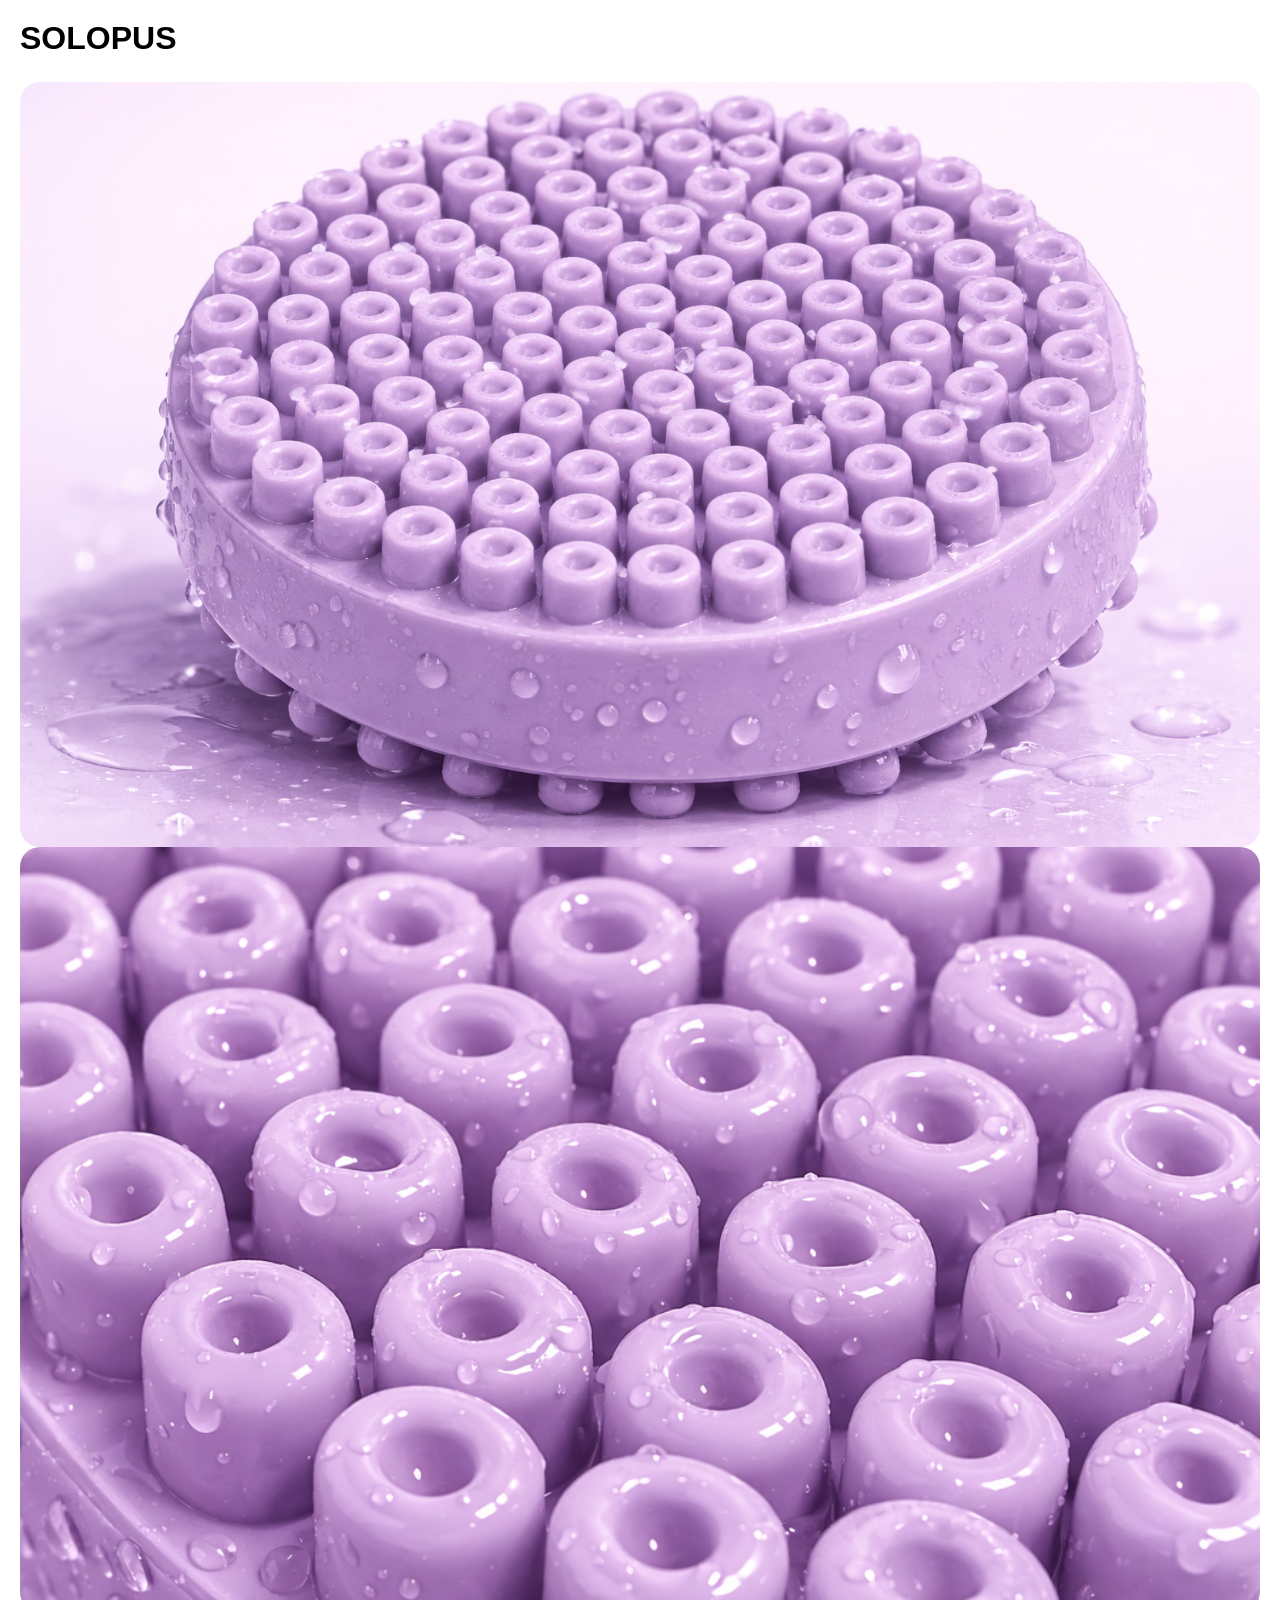
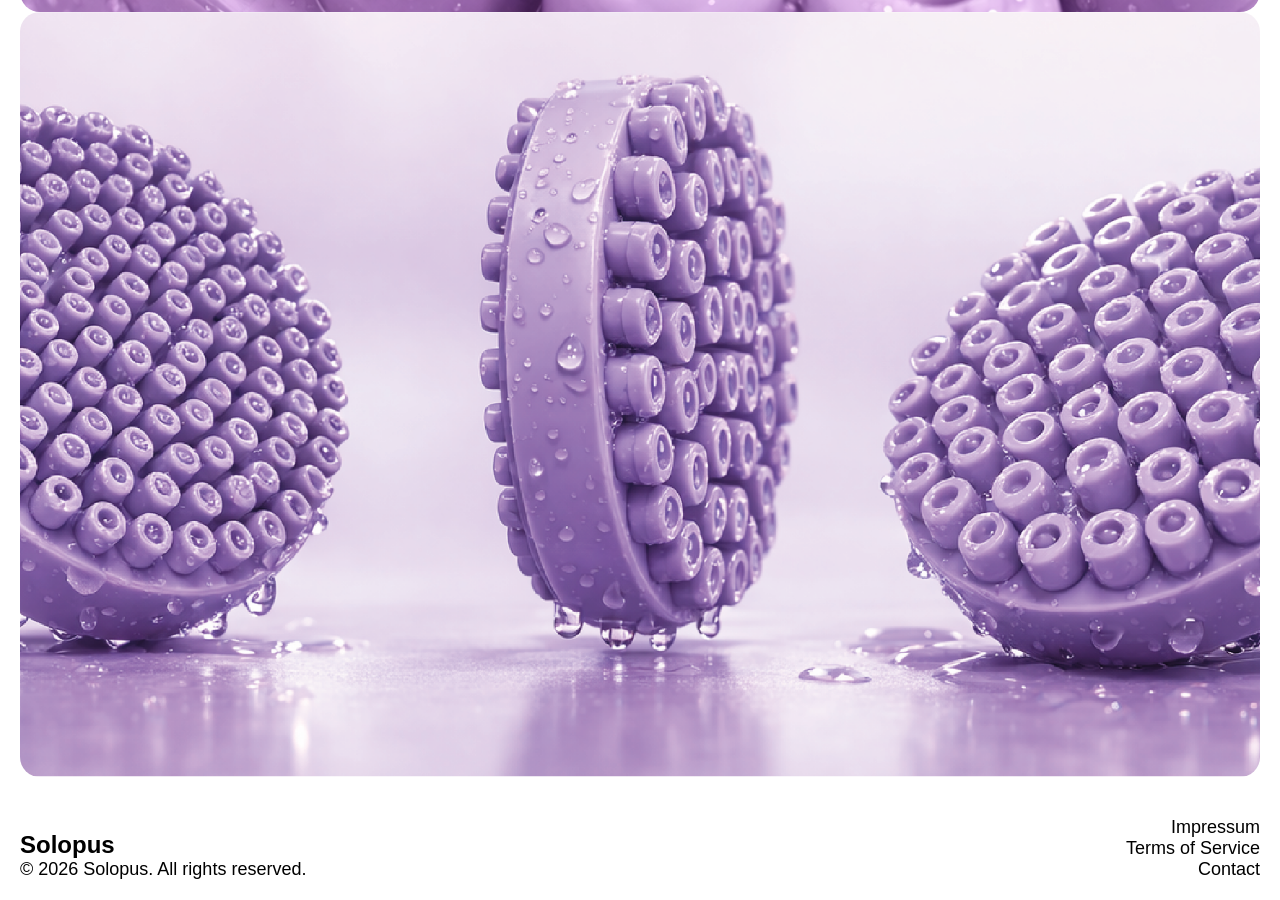
==== index.html @ 649349c4 "Update index.html" ====
<!DOCTYPE html>
<html lang="en">
<head>
    <meta charset="UTF-8">
    <title>SOLOPUS</title>
    <meta name="viewport" content="width=device-width, initial-scale=1.0">
    <link rel="stylesheet" href="style.css">
    <link rel="icon" type="image/svg+xml" href="SolopusIcon2.svg">
    <script src="https://www.paypalobjects.com/ncp/cart/cart.js" data-merchant-id="HB776WQTEPHZU"></script>
</head>


<body id="bdy">
    

        <header>
            <div class="headercontent">
                <div class="headerelement logo">
                    <a class="logotext" href="index.html">SOLOPUS</a>
                    <!--<img src="SOLOPUSLOGO.webp" class="logoimg">-->
                    
                
                </div>
                
                <div class="headernav headerelement">
                    <!--<a href="index.html" class="navelement">Products</a>
                    <a href="index.html" class="navelement">Story</a>
                    <a href="index.html" class="navelement">Retail</a>-->
                    <paypal-cart-button data-id="pp-view-cart"></paypal-cart-button>
                    <script>
                    cartPaypal.Cart({ id: "pp-view-cart" })
                    </script>
                    <!--<a class="navelement" href="#" id="cart-btn">Cart (<label for="itemamount"></label>)</a>-->
                    
                </div>
            </div>
            
        </header>
    <!--
    <div class="cart" id="cart-overlay">
        
        <div class="cartbox">
            <div class="carthead">
                <h1>Your Cart</h1>
                <a style="font-size: xx-large;" href="#" id="close-cart">&times;</a>
            </div>

            <div class="cartbody">


                <div class="cartitem">
                    <a class="cartitemimage" href="#" style="background-image: url(v1.webp);"></a>
                        <div class="cartitemtopbottom">
                        
                        <div>
                            <label for="name"><b>Starblock V2</b></label>
                            <div class="leftright">
                                <a>Price:</a>
                                <label for="price">CHF 500.-</label>
                            </div>
                        </div>
                        <p>Delete</p>
                    </div>
                </div>
                

                
                



            </div>
            
            <div class="cartfooter">
                <div class="leftright">
                    <a>Total:</a>
                    <a>CHF 500.-</a>
                </div>
                
                <button class="spaceup">Checkout</button>
            </div>
        </div>
    </div>
    -->


    <div class="content">
        <div class="one">
            <div class="content1">
                <a href="v1.html"  class="onecontent" style="background-image: url(solopus1.png);"></a>
            </div>
            <div class="content1">
                <a href="v1.html"  class="onecontent" style="background-image: url(solopus2.png);"></a>
            </div>
            <div class="content1">
                <a href="v1.html"  class="onecontent" style="background-image: url(solopus3.png);"></a>
            </div>
                    
                
            
                
            
            
        </div>
        <!--<div class="one">
            <div class="content1">
               
                
            </div>
            <a class="onecontent" style="background-image: url(solopus1.png);"></a>
        </div>
            
                
                    
                
            </div>
    </div>-->
    <footer>
        <div class="stack2">
            <h1>Solopus</h1>
            <p>&copy; 2026 Solopus. All rights reserved.</p>
        </div>
        
        <div class="stack">
            <a class="link">Impressum</a>
            <a class="link">Terms of Service</a>
            <a class="link">Contact</a>
        </div>
    </footer>
    <script src="script.js"></script>
</body>
</html>
---- style.css ----
.textoverlay{
    
    color: white;
    /*text-align: center;*/
    padding: 20px;
    
    
}

.textoverlay h1{
    font-weight: 400;
    font-size: large;
}


body {
    font-family: Helvetica, sans-serif;
    margin: 0;
    padding: 0;


    max-width: 2000px;
    overflow-x: hidden;
    
    flex-grow: 1;

    
    color: rgba(0, 0, 0, 1);
    background-color: white;
    scroll-behavior: smooth;
    
    
   
}

html{
    
    display: flex;
    justify-content: center;
    background-color: rgba(0, 0, 0, 0.01);
   
}

p,a,span,button,option{
    margin: 0;
    padding: 0;
    font-size: large;

}
h1{
    margin: 0;
    padding: 0;
    font-size: x-large;

}
.logotext{
    font-size: xx-large;
}


a{
    text-decoration: none;
    color: black;
}

header {
    width: calc(100% - 40px);
    max-width: 1960px;
    background-color: rgba(255, 255, 255, 1);
    position: fixed;
    top: 0;
    
    z-index: 1000;
    height: auto;
    min-height: 42px;
    padding: 20px;
    user-select: none;
    display: flex;

}
@media (max-width: 410px) {
    header {
      
      justify-content: center;
    }
    .headernav{
        justify-content: space-between !important;
        
    }
    .headercontent{
        justify-content: center !important;
    }
    .content{
        padding-top: 139px !important;
    }
    .logo{
        width: 100% !important;
        justify-content: center !important;


    }
    
  }

  @media (max-width: 550px) {
    footer{
        flex-direction: column !important;
        align-items: center !important;
        flex-wrap: nowrap !important;




    }
    .stack2, .stack{
        align-items: center !important;


    }
  }

.headercontent{
    height: 100%;
    flex-grow: 1;
    display: flex;
    flex-wrap: wrap;
    justify-content: space-between;
    gap: 20px;


}
.headernav{
    display: flex;
    align-items: center;
    flex-grow: 1;
    

    justify-content: flex-end;
    
    gap: 20px;

    
}

.headernav a {
    text-decoration: none;
    color: black;
    min-height: 42px;
    display: flex;
    align-items: center ;
    
    
}
.headernav a:hover{
    color: rgba(0, 0, 0, 0.5);
}
/*.headerelement {
    min-width: 300px;
}*/

.logo{
    display: flex;
    
    align-items: center;


    gap: 20px;

    
}

.content{
    
    padding-top: 82px;
    /*padding-bottom: 100px;*/
    /*min-height: 100%;*/
}


.two{
    margin: 0 20px 0px 20px;
    display: flex;
    
    gap: 20px;
    flex-wrap: wrap;
    flex-direction: row;
    


}
.one{
    display: flex;
    flex-direction: column;
    margin: 0 20px 20px 20px;
}
.twocontent{
    width: 600px;
    min-width: calc(100% / 2 - 10px);
    max-width: calc(100%);
    /*height: calc(100vh - 82px - 20px);*/
    
    
    
    
    flex-grow: 1;
    
    /*background-color: rgba(0, 0, 0, 0.1);*/

    /*transition: background-size 20s linear;*/
    background-position: center;
    background-size:cover;
    
    

    display: flex;
    flex-direction: column


    
}



/*.onecontent:hover{
    
    
    
    background-size: 105%;
}*/
/*.twocontent:hover{
    
    
    
    background-size: 105%;
}*/

footer{
    max-width: 100vw;
    
    bottom: 0;
    display: flex;
    /*position: fixed;*/
    max-width: 2000px;
    z-index: 1000;
    height: auto;
    
    flex-direction: row;
    align-items: flex-end;
    justify-content: flex-end;




    background-color: rgb(255, 255, 255);
    flex-wrap: wrap;




    
    color: rgb(0, 0, 0);
    
    
    justify-content: space-between;
    /*align-items: center;*/
    


}






footer a{
    color: rgb(0, 0, 0);
    
    
}
.stack{
    display: flex;
    flex-direction: column;
    align-items: flex-end;
    margin: 20px;
    flex-grow: 1;

}
.stack2{
    display: flex;
    flex-direction: column;
    
    margin: 20px;
    


}
.imagerow{
    
    display: flex;
    margin: 20px 0 0 0;
    gap: 20px;
    
    
    overflow-y: hidden;
    overflow-x: auto;
    width: 100%;
    scrollbar-width: none; 
    -ms-overflow-style: none;
    scroll-behavior: smooth;
    height: calc(10em + 20px);
    min-height: 100px;
    
    
}
.imagerowelement{
    background-color: gray;
    /*width: 200px;*/
    height: 100%;
    
    aspect-ratio: 1 / 1;
    background-size: contain;
    cursor: pointer;
}
.onecontent{
    
    
    
    
    /*background-color: rgba(0, 0, 0, 0.1);*/
    /*transition: background-size 20s linear;*/
    background-position: center;
    background-size: cover;
    background-repeat: repeat;
    /*aspect-ratio: 16 / 9;*/
    width: 100%;
    /*aspect-ratio: 1 / 1;*/
    /*max-height: calc(100% - 20px - 82px - 20px - 10em);*/
    /*height: 85vh;*/
    min-height: 400px;
    border-radius: 20px;
    /*display: flex;
    align-items: center;
    justify-content: center;
    align-content: center;
    flex-direction: column;*/
    flex-grow: 1;



    


    
    
}
.content1{
    
    display: flex;
    flex-direction: column;
    height: 85vh;




    
    width: 100%;
    
    background-color: white;
}
.content2{
    display: flex;
    flex-direction: column;
    justify-content: space-between;
    flex-grow: 1;
    gap: 20px;

    
    width: 100%;
    
    background-color: white;
}


button {
    background-color: rgb(0, 0, 0);
    border-radius: 0;
    border: 0;
    color: white;
    padding: 20px;
    height: 5em;
    
    width: 100%;
    cursor: pointer;
    
}
button:hover{
    opacity: 80%;
    
}
.logotext{
    
    font-weight: bold;
}




.spacer{
    height: 10em;
}

.price{
    height: 5em;

}

.cart{
    background-color: rgba(0, 0, 0, 0.95);
    height: 100vh;
    width: 100%;
    top: 0px;
    position: fixed;
    z-index: 100000;
    display: flex;
    justify-content: center;
    display: none;
}
.cart.active {
    display: flex; /* show cart */
  }
.cartbox{
    background-color: white;
    min-width: 50%;
    max-width: 50em;
    padding: 20px;
    margin: 20px;
    /*margin-top: 60.5px;*/
    height: calc(100vh - 40 px);
    display: flex;
    flex-direction: column;
    justify-content: space-between;
    flex-grow: 1;
}
.carthead{
    display: flex;
    flex-direction: row;
    justify-content: space-between;
    align-items: center;
    margin-bottom: 20px;

}
.spaceup{
    margin-top: 20px;
}
.leftright{
    display: flex;
    flex-direction: row;
    justify-content: space-between;
}
.cartitemimage{
   min-width: 100px;
   min-height: 100px;
}
.cartitem{
    display: flex;
    gap: 20px;
}
.cartitemtopbottom{
    flex-grow: 1;
    display: flex;
    flex-direction: column;
    justify-content: space-between;
}
.cartlogo{
    color: white;
    position: fixed;
}
.cartbody{
    flex-grow: 1;
    display: flex;
    flex-direction: column;
    gap: 20px;
    overflow-y: scroll;
    margin-bottom: 20px;
}
.no-scroll {
    overflow: hidden;
  }

  .link{
    cursor: pointer;
  }
  .link:hover{
    color: rgba(0, 0, 0, 0.5);
  }



    .css-1b6cd97{
        margin: 0 !important;
    }
    .css-178qcrb{
        max-width: 100% !important; 
    }
    #paypal-form-fields-container-HNVSQ3DNFQSWU .item-header {
        display: block !important;
        color: white !important;
        user-select: none;
        
    }

    

    #paypal-form-fields-container-HNVSQ3DNFQSWU .buttonColorStyle {
        background-color: black !important;
        color: white !important;
        height: 5em !important;
        border-radius: 0 !important;
        font-size: unset;

    } 
    .buttonColorStyle {
        background-color: black !important;
        color: white !important;
        border-radius: 20px !important;
        font-size: unset !important;
        line-height: unset !important;
    }
    #paypal-form-fields-container-HNVSQ3DNFQSWU .addToCartButtonContainer {
        font-weight: unset !important;
    }

    #cart-btn_icon{
        filter: invert(100%) !important;
    }

    #paypal-form-fields-container-HNVSQ3DNFQSWU .item-header {
        margin: 0 !important;
        display: none !important;
    }
    
    #btn-text_add{
        font-size: unset !important;
        line-height: 1rem !important;
    }

    .viewCartButtonContainer {
        font-weight: unset !important;
        span {
            font-weight: unset !important;
        }
    }

    #paypal-form-fields-container-HNVSQ3DNFQSWU .input-label {
       display: none !important;
    }
    #paypal-form-fields-container-HNVSQ3DNFQSWU .selectContainer {
        select {
            border-radius: 0 !important;
            height: 5em !important; 
            padding: 20px !important;
            margin: 20px 0 !important;
            border: solid 1px #000000 !important;
            /*display: flex !important;*/
            box-sizing: border-box !important;
        }
    }

    #paypal-form-fields-container-HNVSQ3DNFQSWU .selectContainer::after {
        margin: 20px 0 !important;
        top: 34px !important;
        right: 23px !important;
        bottom: 0;
        width: 10px !important;
        height: 10px !important;
        border-style: solid;
        border-width: 1px !important;
        border-color: transparent transparent #000000 #000000 !important;
        box-sizing: border-box !important;

        transform: rotate(-45deg) !important;
    }

   
    #paypal-form-fields-container-HNVSQ3DNFQSWU {
        pointer-events: none !important;
        opacity: 0.5 !important;
        user-select: none !important;
    }

    .logoimg{
        width: 150px;
    }
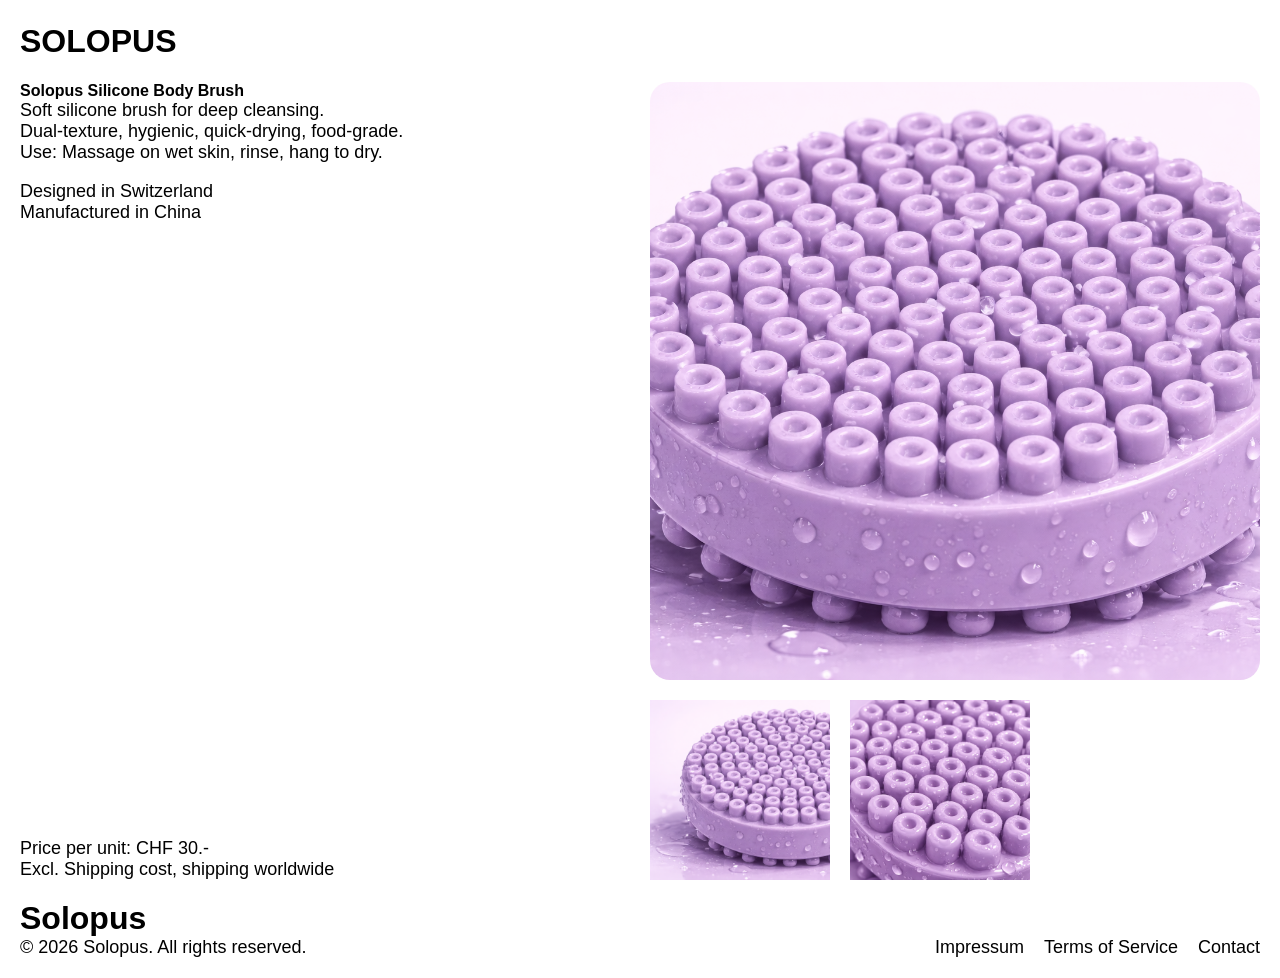
==== commit baee5afb: "Rename v1.html to index.html" ====
--- a/index.html
+++ b/index.html
@@ -23,9 +23,7 @@
                 </div>
                 
                 <div class="headernav headerelement">
-                    <!--<a href="index.html" class="navelement">Products</a>
-                    <a href="index.html" class="navelement">Story</a>
-                    <a href="index.html" class="navelement">Retail</a>-->
+                    <!--<a href="index.html" class="navelement">Products</a>-->
                     <paypal-cart-button data-id="pp-view-cart"></paypal-cart-button>
                     <script>
                     cartPaypal.Cart({ id: "pp-view-cart" })
@@ -36,6 +34,9 @@
             </div>
             
         </header>
+    
+
+    
     <!--
     <div class="cart" id="cart-overlay">
         
@@ -81,52 +82,158 @@
             </div>
         </div>
     </div>
-    -->
-
-
+    --><!---->
+    
     <div class="content">
-        <div class="one">
-            <div class="content1">
-                <a href="v1.html"  class="onecontent" style="background-image: url(solopus1.png);"></a>
-            </div>
-            <div class="content1">
-                <a href="v1.html"  class="onecontent" style="background-image: url(solopus2.png);"></a>
-            </div>
-            <div class="content1">
-                <a href="v1.html"  class="onecontent" style="background-image: url(solopus3.png);"></a>
-            </div>
-                    
-                
-            
-                
-            
-            
-        </div>
         <!--<div class="one">
             <div class="content1">
-               
-                
-            </div>
-            <a class="onecontent" style="background-image: url(solopus1.png);"></a>
-        </div>
-            
-                
-                    
-                
-            </div>
-    </div>-->
+                <h1>V1</h1>
+                
+            </div>
+            
+        </div>-->
+            <div class="two">
+                
+                
+                
+                
+                <div class="twocontent">
+                    <div class="content2">
+                        <div>
+                            <!--<h1 style="user-select: none;"><br></h1>-->
+                            <b>Solopus Silicone Body Brush</b>
+                            <p>Soft silicone brush for deep cleansing.</p>
+                            <p>Dual-texture, hygienic, quick-drying, food-grade.</p>
+                            <p>Use: Massage on wet skin, rinse, hang to dry.</p>
+                            <!--<br>
+                            <b>Solopus Silikon Körperbürste</b>
+                            <p>Sanfte Silikonbürste für gründliche Reinigung.</p>
+                            <p>Doppelstruktur, hygienisch, schnelltrocknend, lebensmittelecht.</p>
+                            <p>Anwendung: Auf nasser Haut einmassieren, abspülen, aufhängen.</p>
+                            <br>
+                            <b>Solopus Brosse Corporelle en Silicone</b>
+                            <p>Brosse douce en silicone pour nettoyage profond.</p>
+                            <p>Double texture, hygiénique, séchage rapide, silicone de qualité alimentaire.</p>
+                            <p>Utilisation: Masser sur peau mouillée, rincer, suspendre.</p>
+                            <br>
+                            <b>Solopus Spazzola Corpo in Silicone</b>
+                            <p>Spazzola in silicone delicata per pulizia profonda.</p>
+                            <p>Doppia texture, igienica, asciugatura rapida, silicone alimentare.</p>
+                            <p>Uso: Massaggiare sulla pelle bagnata, risciacquare, appendere.</p>-->
+                            <br>
+                            <p>Designed in Switzerland</p>
+                            <p>Manufactured in China</p>
+                            
+                            
+                            
+                            <!--<p>Ohne MwSt. und Versandkosten</p>-->
+                                
+                            
+                        </div>
+                        <div>
+                            
+                            <p>Price per unit: CHF 30.-</p>
+                            <p>Excl. Shipping cost, shipping worldwide</p>
+                            <paypal-add-to-cart-button data-id="HNVSQ3DNFQSWU"></paypal-add-to-cart-button>
+                            <script>
+                            cartPaypal.AddToCart({ id: "HNVSQ3DNFQSWU" })
+                            </script>
+                            <!--<button class="add-to-cart" data-name="V1" data-price="500" ><a style="color: white;">Add to Cart</a></button>-->
+                        </div>
+                    </div>
+                    
+                </div>
+
+                <div class="twocontent">
+                    
+                    <div class="content1">
+                        
+                    <a id="mainImage" class="onecontent" style="background-image: url(solopus1.png);"></a>
+                    <div class="imagerow">
+                        <a class="imagerowelement" data-img="solopus1.png" style="background-image: url(solopus1.png);"></a>
+                        <a class="imagerowelement" data-img="solopus2.png" style="background-image: url(solopus2.png);"></a>
+                        <!--<a class="imagerowelement" data-img="https://picsum.photos/id/238/2000" style="background-image: url(https://picsum.photos/id/238/2000);"></a>
+                        <a class="imagerowelement" data-img="https://picsum.photos/id/239/2000" style="background-image: url(https://picsum.photos/id/239/2000);"></a>
+                        <a class="imagerowelement" data-img="https://picsum.photos/id/236/2000" style="background-image: url(https://picsum.photos/id/236/2000);"></a>
+                        <a class="imagerowelement" data-img="https://picsum.photos/id/234/2000" style="background-image: url(https://picsum.photos/id/234/2000);"></a>
+                        <a class="imagerowelement" data-img="https://picsum.photos/id/233/2000" style="background-image: url(https://picsum.photos/id/233/2000);"></a>-->
+                    </div>
+                    </div>
+                </div>
+                    
+                
+            </div>
+
+            
+            
+    </div>
+
+    
+    <script>
+        const mainImage = document.getElementById("mainImage");
+        const thumbnails = document.querySelectorAll(".imagerowelement");
+
+        thumbnails.forEach(thumb => {
+            thumb.addEventListener("click", function () {
+                const img = this.getAttribute("data-img");
+                mainImage.style.backgroundImage = `url(${img})`;
+            });
+        });
+    </script>
+    
+
+    <script>
+        const slider = document.querySelector(".imagerow");
+        
+        let isDown = false;
+        let startX;
+        let scrollLeft;
+        
+        slider.addEventListener("mousedown", (e) => {
+            isDown = true;
+            slider.classList.add("dragging");
+            startX = e.pageX - slider.offsetLeft;
+            scrollLeft = slider.scrollLeft;
+        });
+        
+        slider.addEventListener("mouseleave", () => {
+            isDown = false;
+        });
+        
+        slider.addEventListener("mouseup", () => {
+            isDown = false;
+        });
+        
+        slider.addEventListener("mousemove", (e) => {
+            if (!isDown) return;
+        
+            e.preventDefault();
+            const x = e.pageX - slider.offsetLeft;
+            const walk = (x - startX) * 1.5; // drag speed
+            slider.scrollLeft = scrollLeft - walk;
+        });
+        </script>
+
+    
+
+</body>
+
+
     <footer>
+        
         <div class="stack2">
-            <h1>Solopus</h1>
+            
+            <a class="logotext">Solopus</a>
             <p>&copy; 2026 Solopus. All rights reserved.</p>
         </div>
         
         <div class="stack">
-            <a class="link">Impressum</a>
-            <a class="link">Terms of Service</a>
-            <a class="link">Contact</a>
+            
+                <a class="link">Impressum</a>
+                <a class="link">Terms of Service</a>
+                <a class="link">Contact</a>
         </div>
     </footer>
-    <script src="script.js"></script>
-</body>
+    
+
 </html>
--- a/style.css
+++ b/style.css
@@ -72,11 +72,13 @@
     top: 0;
     
     z-index: 1000;
-    height: auto;
+    height: 82px;
     min-height: 42px;
-    padding: 20px;
+    /*padding: 20px;*/
     user-select: none;
     display: flex;
+    padding-left: 20px;
+    padding-right: 20px;
 
 }
 @media (max-width: 410px) {
@@ -193,6 +195,7 @@
     display: flex;
     flex-direction: column;
     margin: 0 20px 20px 20px;
+    gap: 20px;
 }
 .twocontent{
     width: 600px;
@@ -279,14 +282,15 @@
     
     
 }
-.stack{
-    display: flex;
-    flex-direction: column;
+.stack {
+    display: flex;
+    flex-direction: row;
     align-items: flex-end;
     margin: 20px;
     flex-grow: 1;
-
-}
+    gap: 20px;
+    justify-content: flex-end;
+    }
 .stack2{
     display: flex;
     flex-direction: column;
@@ -320,7 +324,7 @@
     height: 100%;
     
     aspect-ratio: 1 / 1;
-    background-size: contain;
+    background-size: cover;
     cursor: pointer;
 }
 .onecontent{
@@ -338,7 +342,7 @@
     /*aspect-ratio: 1 / 1;*/
     /*max-height: calc(100% - 20px - 82px - 20px - 10em);*/
     /*height: 85vh;*/
-    min-height: 400px;
+    /*min-height: 400px;*/
     border-radius: 20px;
     /*display: flex;
     align-items: center;
@@ -359,7 +363,7 @@
     
     display: flex;
     flex-direction: column;
-    height: 85vh;
+    height: calc(100vh - 20px - 82px);
 
 
 
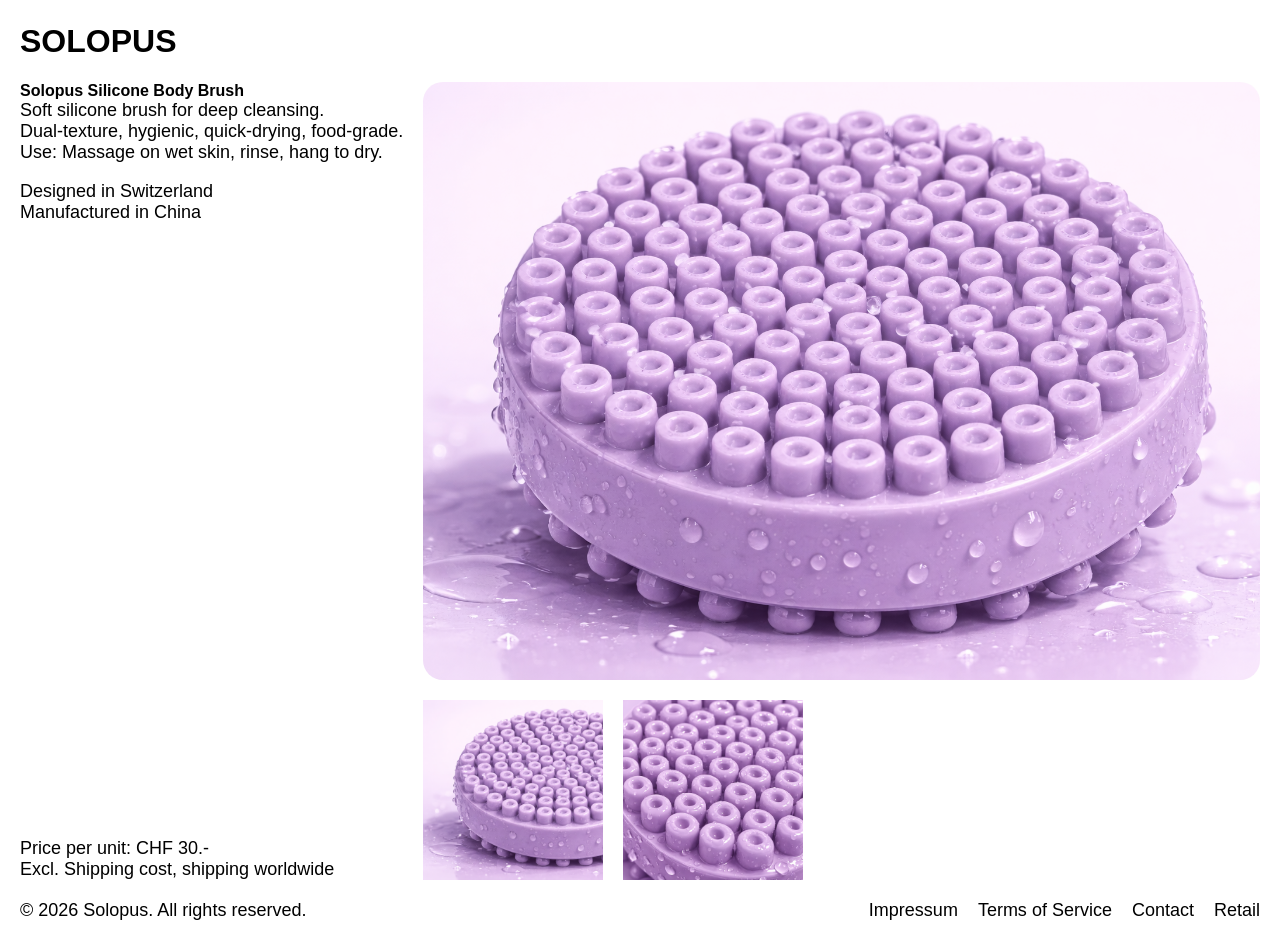
==== commit 73b497c6: "Update index.html" ====
--- a/index.html
+++ b/index.html
@@ -144,7 +144,7 @@
                     
                 </div>
 
-                <div class="twocontent">
+                <div class="twocontent" style="flex-grow: 1;">
                     
                     <div class="content1">
                         
@@ -223,7 +223,7 @@
         
         <div class="stack2">
             
-            <a class="logotext">Solopus</a>
+            <!--<a class="logotext">Solopus by S Parodi Seife</a>-->
             <p>&copy; 2026 Solopus. All rights reserved.</p>
         </div>
         
@@ -232,6 +232,8 @@
                 <a class="link">Impressum</a>
                 <a class="link">Terms of Service</a>
                 <a class="link">Contact</a>
+                <a class="link">Retail</a>
+                <!--<a class="link">Story</a>-->
         </div>
     </footer>
     
--- a/style.css
+++ b/style.css
@@ -198,15 +198,15 @@
     gap: 20px;
 }
 .twocontent{
-    width: 600px;
+    /*width: 600px;
     min-width: calc(100% / 2 - 10px);
     max-width: calc(100%);
     /*height: calc(100vh - 82px - 20px);*/
     
     
     
-    
-    flex-grow: 1;
+    /*
+    flex-grow: 1;*/
     
     /*background-color: rgba(0, 0, 0, 0.1);*/
 
@@ -282,6 +282,7 @@
     
     
 }
+
 .stack {
     display: flex;
     flex-direction: row;
@@ -290,7 +291,8 @@
     flex-grow: 1;
     gap: 20px;
     justify-content: flex-end;
-    }
+}
+
 .stack2{
     display: flex;
     flex-direction: column;
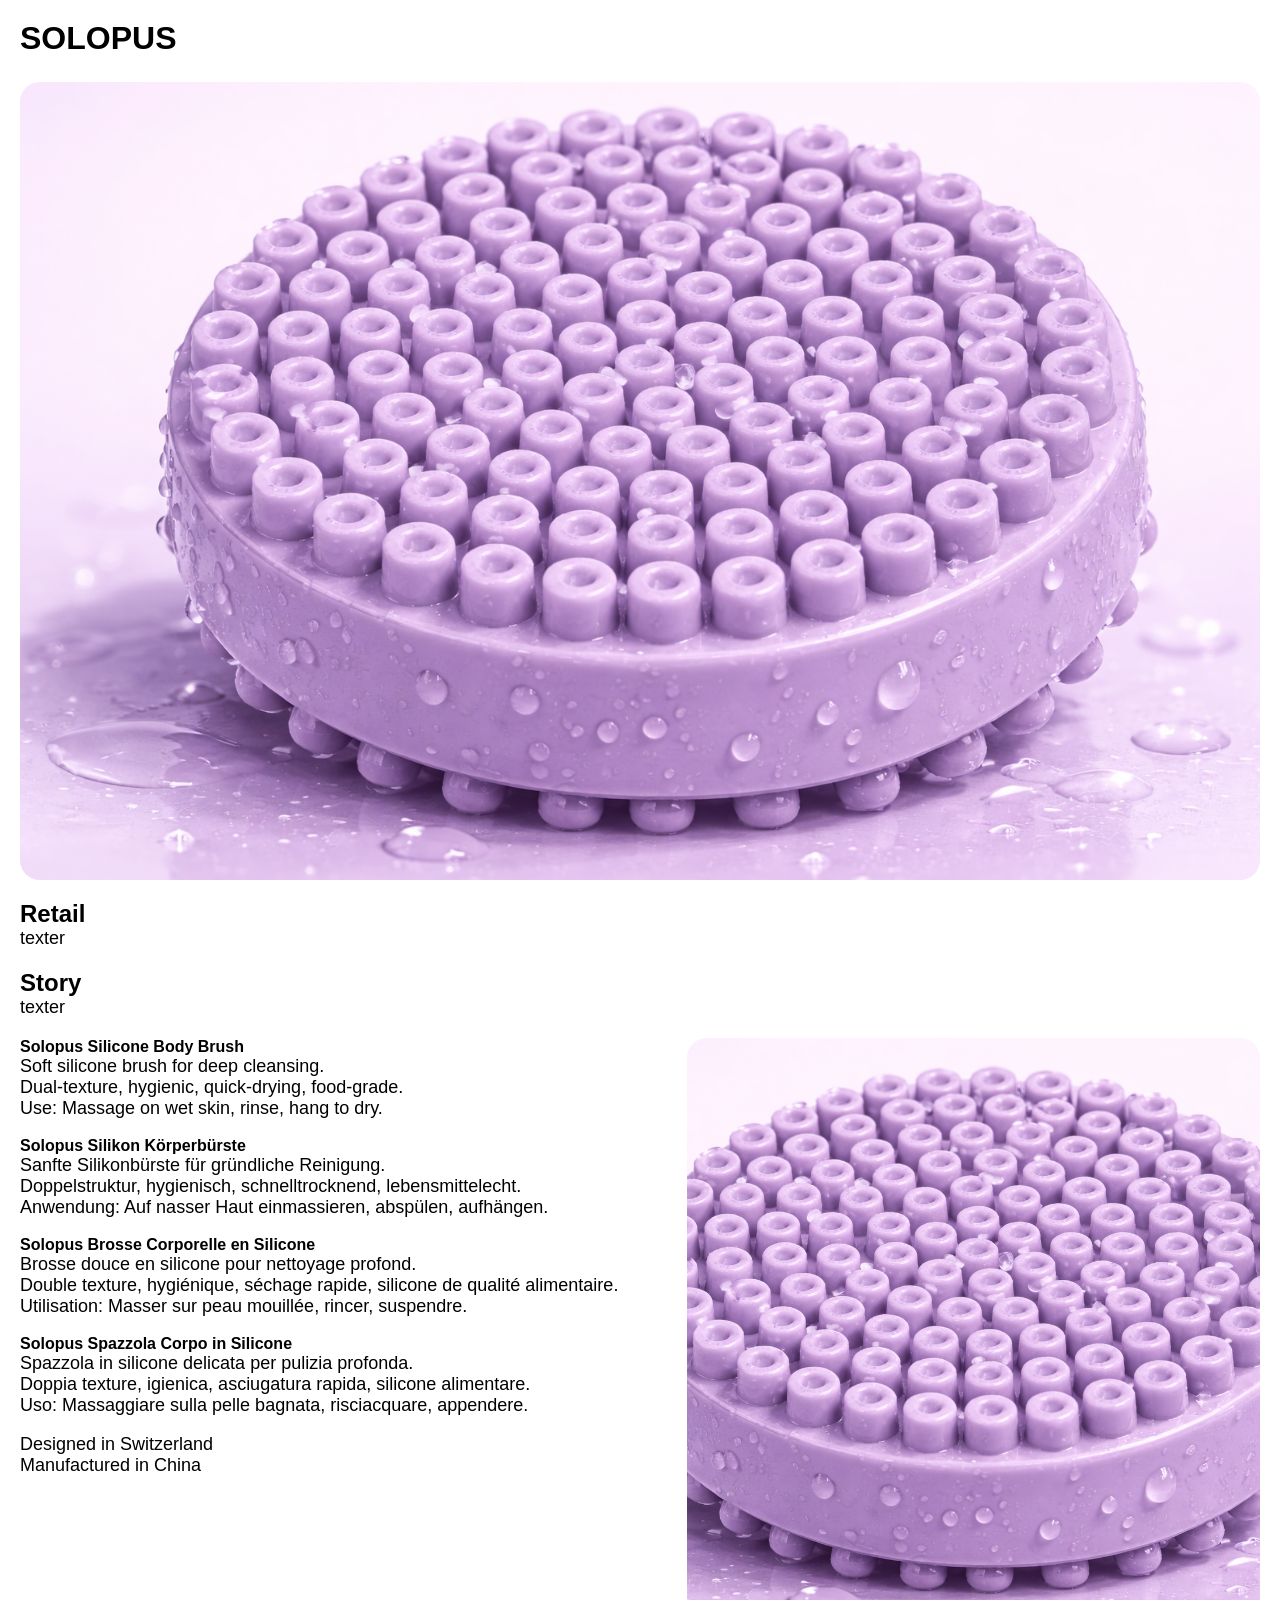
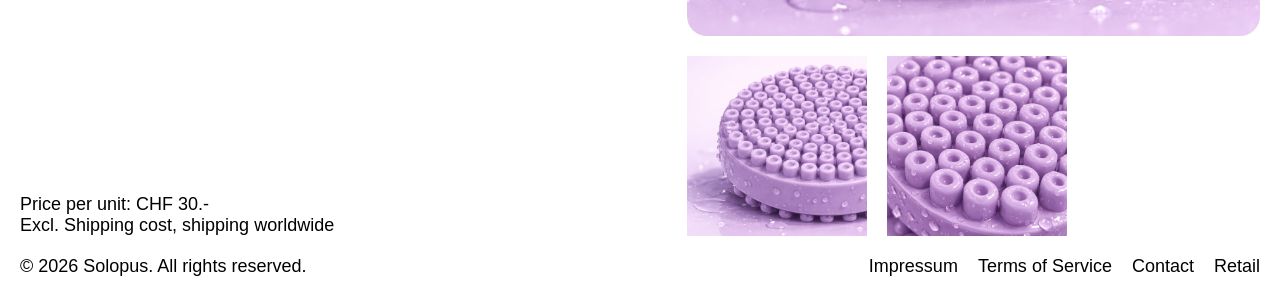
==== commit 37dc6cc5: "Update index.html" ====
--- a/index.html
+++ b/index.html
@@ -85,19 +85,29 @@
     --><!---->
     
     <div class="content">
-        <!--<div class="one">
-            <div class="content1">
-                <h1>V1</h1>
-                
-            </div>
-            
-        </div>-->
+        
+            <div class="one">
+                <div class="content1">
+                    <a href="v1.html"  class="onecontent" style="background-image: url(solopus1.png);"></a>
+                </div>
+                <div class="content1" style="height: fit-content !important; flex-direction: row !important;">
+                    <a href="v1.html">
+                        <h1>Retail</h1>
+                        <p>texter</p>
+                    </a>
+                    
+                </div>
+                <div class="content1" style="height: fit-content !important; flex-direction: row !important;">
+                    <a href="v1.html"  class="onecontent">
+                        <h1>Story</h1>
+                        <p>texter</p>
+                    </a>
+                    
+                </div>
+            </div>
+        
             <div class="two">
-                
-                
-                
-                
-                <div class="twocontent">
+                <div class="twocontent" style="flex-grow: 1;">
                     <div class="content2">
                         <div>
                             <!--<h1 style="user-select: none;"><br></h1>-->
@@ -105,7 +115,7 @@
                             <p>Soft silicone brush for deep cleansing.</p>
                             <p>Dual-texture, hygienic, quick-drying, food-grade.</p>
                             <p>Use: Massage on wet skin, rinse, hang to dry.</p>
-                            <!--<br>
+                            <br>
                             <b>Solopus Silikon Körperbürste</b>
                             <p>Sanfte Silikonbürste für gründliche Reinigung.</p>
                             <p>Doppelstruktur, hygienisch, schnelltrocknend, lebensmittelecht.</p>
@@ -119,7 +129,7 @@
                             <b>Solopus Spazzola Corpo in Silicone</b>
                             <p>Spazzola in silicone delicata per pulizia profonda.</p>
                             <p>Doppia texture, igienica, asciugatura rapida, silicone alimentare.</p>
-                            <p>Uso: Massaggiare sulla pelle bagnata, risciacquare, appendere.</p>-->
+                            <p>Uso: Massaggiare sulla pelle bagnata, risciacquare, appendere.</p>
                             <br>
                             <p>Designed in Switzerland</p>
                             <p>Manufactured in China</p>
@@ -144,7 +154,7 @@
                     
                 </div>
 
-                <div class="twocontent" style="flex-grow: 1;">
+                <div class="twocontent" style="flex-grow: 4;">
                     
                     <div class="content1">
                         
--- a/style.css
+++ b/style.css
@@ -65,20 +65,20 @@
 }
 
 header {
-    width: calc(100% - 40px);
+    width: 100%;
     max-width: 1960px;
     background-color: rgba(255, 255, 255, 1);
     position: fixed;
     top: 0;
     
     z-index: 1000;
-    height: 82px;
-    min-height: 42px;
+    
+    min-height: 82px;
     /*padding: 20px;*/
     user-select: none;
     display: flex;
-    padding-left: 20px;
-    padding-right: 20px;
+    /*padding-left: 20px;
+    padding-right: 20px;*/
 
 }
 @media (max-width: 410px) {
@@ -88,6 +88,7 @@
     }
     .headernav{
         justify-content: space-between !important;
+        flex-direction: column !important;
         
     }
     .headercontent{
@@ -117,6 +118,8 @@
     }
     .stack2, .stack{
         align-items: center !important;
+        flex-direction: column !important;
+
 
 
     }
@@ -128,7 +131,7 @@
     display: flex;
     flex-wrap: wrap;
     justify-content: space-between;
-    gap: 20px;
+    /*gap: 20px;*/
 
 
 }
@@ -139,6 +142,7 @@
     
 
     justify-content: flex-end;
+    
     
     gap: 20px;
 
@@ -217,7 +221,8 @@
     
 
     display: flex;
-    flex-direction: column
+    flex-direction: column;
+    overflow: hidden;
 
 
     
@@ -291,6 +296,7 @@
     flex-grow: 1;
     gap: 20px;
     justify-content: flex-end;
+    flex-wrap: wrap;
 }
 
 .stack2{
@@ -408,6 +414,9 @@
 .logotext{
     
     font-weight: bold;
+    padding: 20px;
+    /*padding-left:20px;
+    padding-right:20px;*/
 }
 
 
@@ -599,5 +608,9 @@
     .logoimg{
         width: 150px;
     }
+
+paypal-cart-button {
+    /*padding: 20px;*/
+}
     
                        
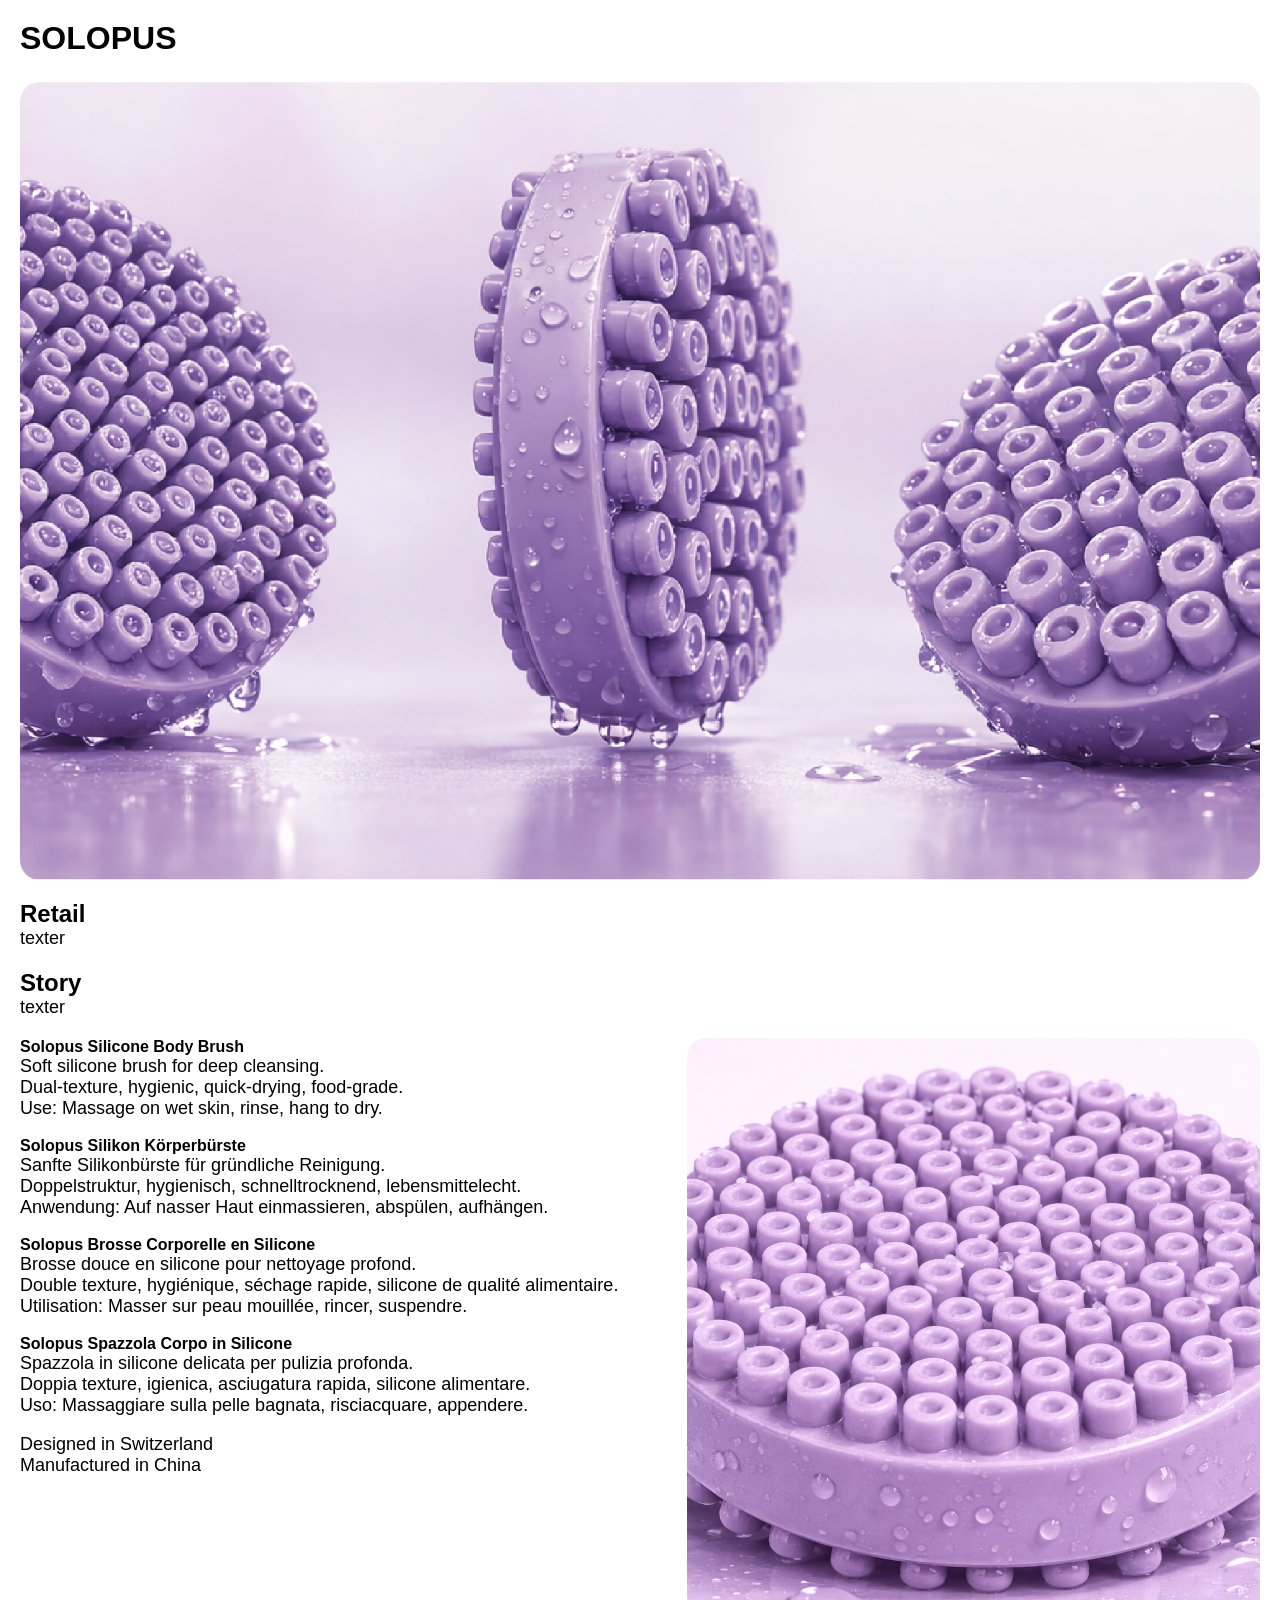
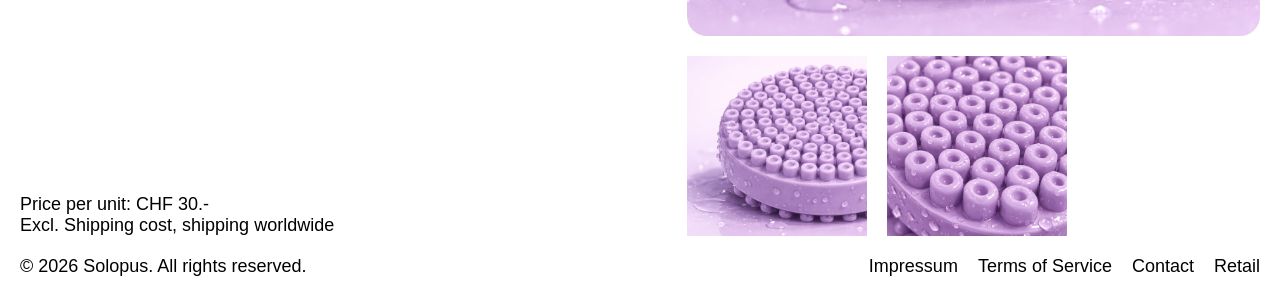
==== commit c21afb82: "Update index.html" ====
--- a/index.html
+++ b/index.html
@@ -88,7 +88,7 @@
         
             <div class="one">
                 <div class="content1">
-                    <a href="v1.html"  class="onecontent" style="background-image: url(solopus1.png);"></a>
+                    <a href="v1.html"  class="onecontent" style="background-image: url(solopus3.png);"></a>
                 </div>
                 <div class="content1" style="height: fit-content !important; flex-direction: row !important;">
                     <a href="v1.html">
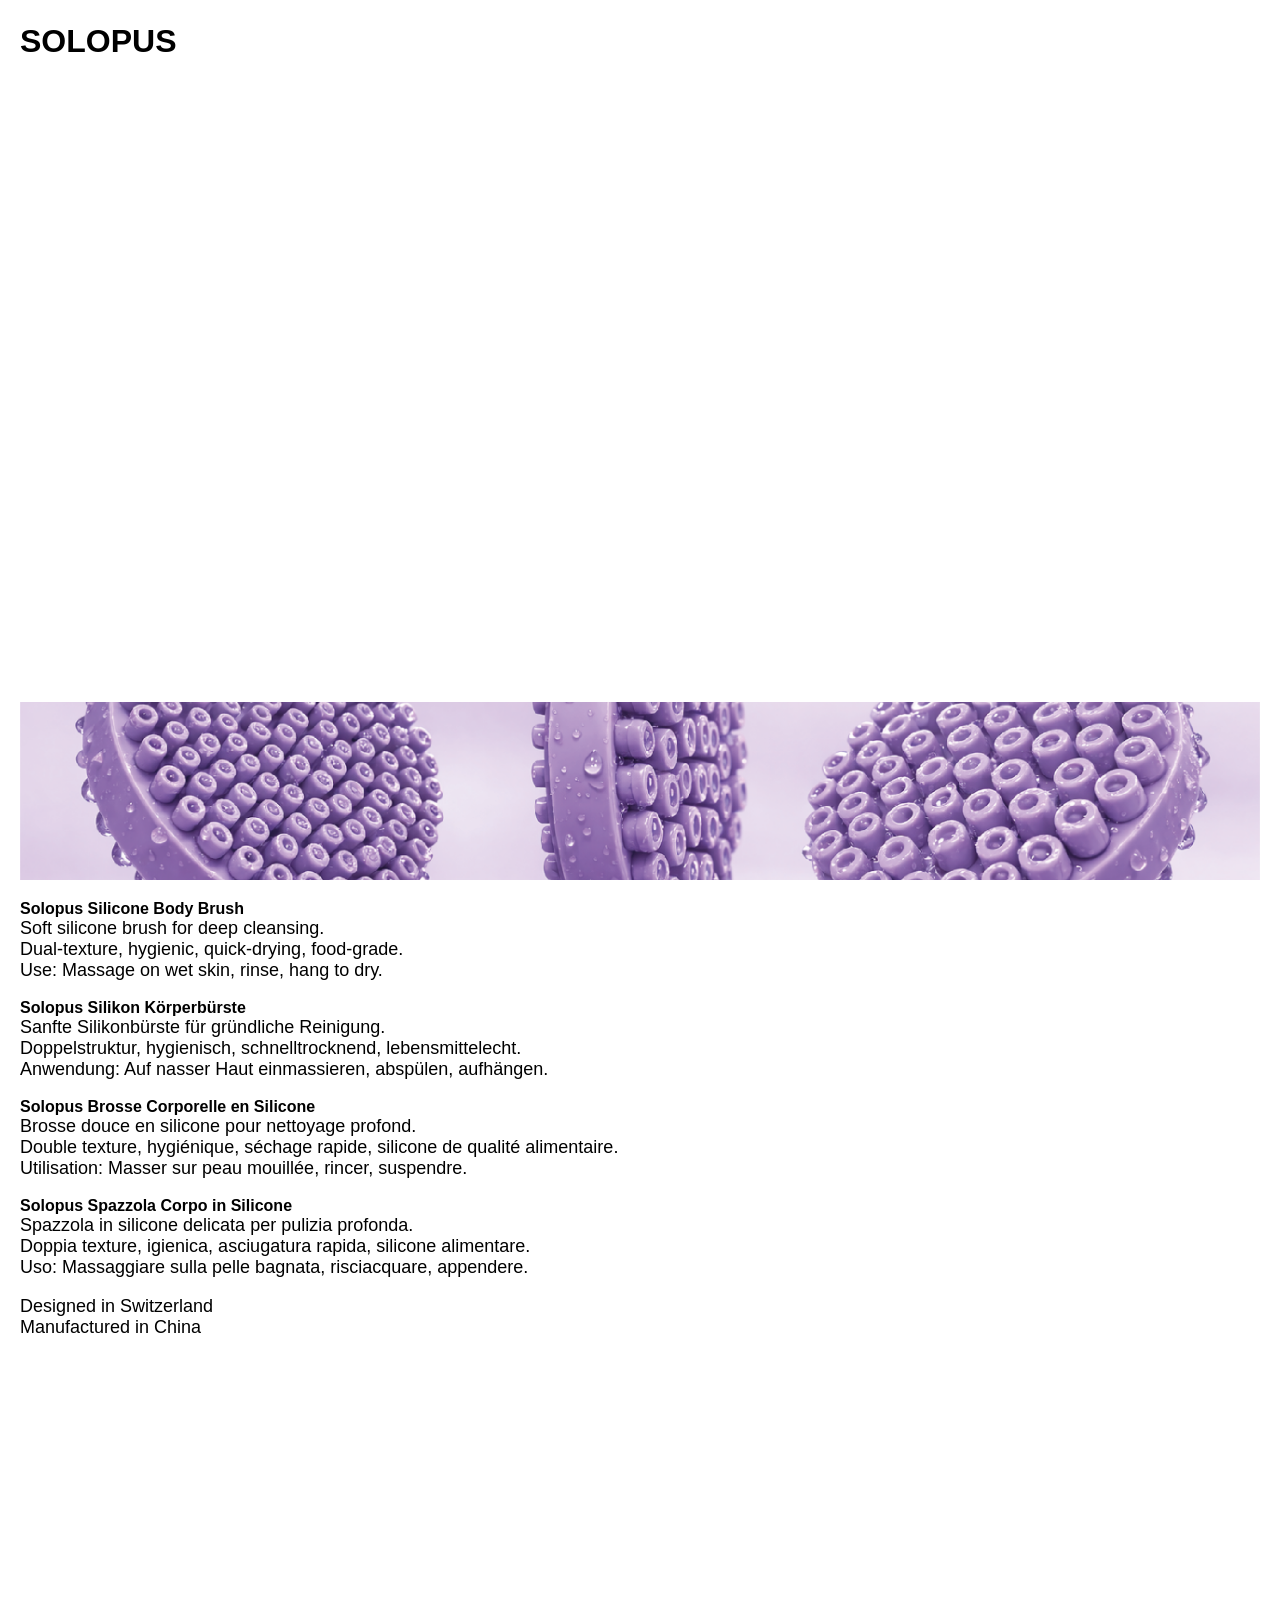
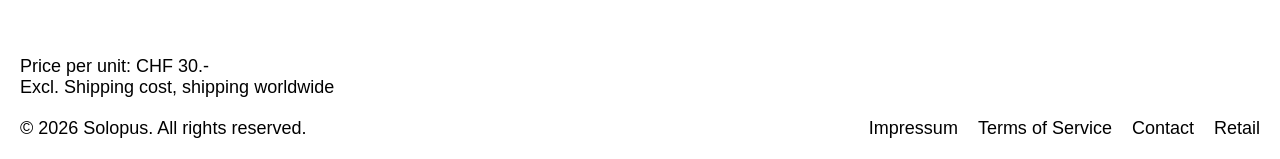
==== commit 26bf1737: "Update index.html" ====
--- a/index.html
+++ b/index.html
@@ -88,9 +88,10 @@
         
             <div class="one">
                 <div class="content1">
-                    <a href="v1.html"  class="onecontent" style="background-image: url(solopus3.png);"></a>
-                </div>
-                <div class="content1" style="height: fit-content !important; flex-direction: row !important;">
+                    <video src="video_2.mp4" autoplay muted loop playsinline></video>
+                    <a class="onecontent" style="background-image: url(solopus3.png);"></a>
+                </div>
+                <!--<div class="content1" style="height: fit-content !important; flex-direction: row !important;">
                     <a href="v1.html">
                         <h1>Retail</h1>
                         <p>texter</p>
@@ -103,11 +104,11 @@
                         <p>texter</p>
                     </a>
                     
-                </div>
+                </div>-->
             </div>
         
             <div class="two">
-                <div class="twocontent" style="flex-grow: 1;">
+                <div class="twocontent">
                     <div class="content2">
                         <div>
                             <!--<h1 style="user-select: none;"><br></h1>-->
@@ -154,12 +155,12 @@
                     
                 </div>
 
-                <div class="twocontent" style="flex-grow: 4;">
+                <div class="twocontent">
                     
                     <div class="content1">
                         
-                    <a id="mainImage" class="onecontent" style="background-image: url(solopus1.png);"></a>
-                    <div class="imagerow">
+                    <a id="mainImage" class="onecontent" style="background-image: url(back_gray.png);"></a>
+                    <!--<div class="imagerow">
                         <a class="imagerowelement" data-img="solopus1.png" style="background-image: url(solopus1.png);"></a>
                         <a class="imagerowelement" data-img="solopus2.png" style="background-image: url(solopus2.png);"></a>
                         <!--<a class="imagerowelement" data-img="https://picsum.photos/id/238/2000" style="background-image: url(https://picsum.photos/id/238/2000);"></a>
@@ -167,7 +168,7 @@
                         <a class="imagerowelement" data-img="https://picsum.photos/id/236/2000" style="background-image: url(https://picsum.photos/id/236/2000);"></a>
                         <a class="imagerowelement" data-img="https://picsum.photos/id/234/2000" style="background-image: url(https://picsum.photos/id/234/2000);"></a>
                         <a class="imagerowelement" data-img="https://picsum.photos/id/233/2000" style="background-image: url(https://picsum.photos/id/233/2000);"></a>-->
-                    </div>
+                    <!--</div>-->
                     </div>
                 </div>
                     
@@ -239,10 +240,10 @@
         
         <div class="stack">
             
-                <a class="link">Impressum</a>
-                <a class="link">Terms of Service</a>
-                <a class="link">Contact</a>
-                <a class="link">Retail</a>
+                <a class="link" href="info.html#impressum">Impressum</a>
+                <a class="link" href="info.html#tos">Terms of Service</a>
+                <a class="link" href="info.html#contact">Contact</a>
+                <a class="link" href="info.html#retail">Retail</a>
                 <!--<a class="link">Story</a>-->
         </div>
     </footer>
--- a/style.css
+++ b/style.css
@@ -66,49 +66,54 @@
 
 header {
     width: 100%;
-    max-width: 1960px;
+    max-width: 2000px;
     background-color: rgba(255, 255, 255, 1);
     position: fixed;
     top: 0;
     
     z-index: 1000;
-    
+    overflow: auto;
     min-height: 82px;
     /*padding: 20px;*/
     user-select: none;
     display: flex;
     /*padding-left: 20px;
     padding-right: 20px;*/
+    
 
 }
 @media (max-width: 410px) {
     header {
       
-      justify-content: center;
+      /*justify-content: center;*/
     }
     .headernav{
-        justify-content: space-between !important;
-        flex-direction: column !important;
+        /*justify-content: space-between !important;
+        flex-direction: column !important;*/
         
     }
     .headercontent{
-        justify-content: center !important;
+        /*justify-content: center !important;*/
     }
     .content{
-        padding-top: 139px !important;
+        padding-top: /*159*/82px !important;
     }
     .logo{
-        width: 100% !important;
-        justify-content: center !important;
-
-
+        /*width: 100% !important;
+        justify-content: center !important;*/
+        
+
+
+    }
+    .content1{
+        height: calc(100vh - 20px - /*159*/82px) !important;
     }
     
   }
 
-  @media (max-width: 550px) {
+  @media (max-width: 760px) {
     footer{
-        flex-direction: column !important;
+        flex-direction: column-reverse !important;
         align-items: center !important;
         flex-wrap: nowrap !important;
 
@@ -129,7 +134,7 @@
     height: 100%;
     flex-grow: 1;
     display: flex;
-    flex-wrap: wrap;
+    /*flex-wrap: wrap;*/
     justify-content: space-between;
     /*gap: 20px;*/
 
@@ -201,28 +206,29 @@
     margin: 0 20px 20px 20px;
     gap: 20px;
 }
-.twocontent{
-    /*width: 600px;
-    min-width: calc(100% / 2 - 10px);
+
+.twocontent {
+    width: 400px; /*Increase/decrease for faster content br*/
+    min-width: calc(50% - 20px);
     max-width: calc(100%);
+    flex-grow: 1;
+    background-position: center center;
+    background-size: cover;
+    display: flex;
+    flex-direction: column;
+    overflow: hidden;
+
     /*height: calc(100vh - 82px - 20px);*/
     
     
     
-    /*
-    flex-grow: 1;*/
+    
+    
     
     /*background-color: rgba(0, 0, 0, 0.1);*/
 
     /*transition: background-size 20s linear;*/
-    background-position: center;
-    background-size:cover;
-    
-    
-
-    display: flex;
-    flex-direction: column;
-    overflow: hidden;
+    
 
 
     
@@ -350,8 +356,8 @@
     /*aspect-ratio: 1 / 1;*/
     /*max-height: calc(100% - 20px - 82px - 20px - 10em);*/
     /*height: 85vh;*/
-    /*min-height: 400px;*/
-    border-radius: 20px;
+    /*min-height: 600px;*/
+    border-radius: 0px;
     /*display: flex;
     align-items: center;
     justify-content: center;
@@ -374,8 +380,8 @@
     height: calc(100vh - 20px - 82px);
 
 
-
-
+    /*max-height: 900px;*/
+    flex-grow: 1;
     
     width: 100%;
     
@@ -411,12 +417,15 @@
     opacity: 80%;
     
 }
-.logotext{
-    
+.logotext {
+    display: flex;
     font-weight: bold;
-    padding: 20px;
-    /*padding-left:20px;
-    padding-right:20px;*/
+    padding: 0px;
+    height: 82px;
+    align-items: center;
+    justify-content: center;
+    padding-left: 20px;
+    padding-right: 20px;
 }
 
 
@@ -539,7 +548,7 @@
     .buttonColorStyle {
         background-color: black !important;
         color: white !important;
-        border-radius: 20px !important;
+        border-radius: 0px !important;
         font-size: unset !important;
         line-height: unset !important;
     }
@@ -610,7 +619,10 @@
     }
 
 paypal-cart-button {
-    /*padding: 20px;*/
-}
-    
+    padding: 20px;
+}
+
+#impressum, #tos, #retail, #contact {
+  scroll-margin-top: 82px;
+}
                        
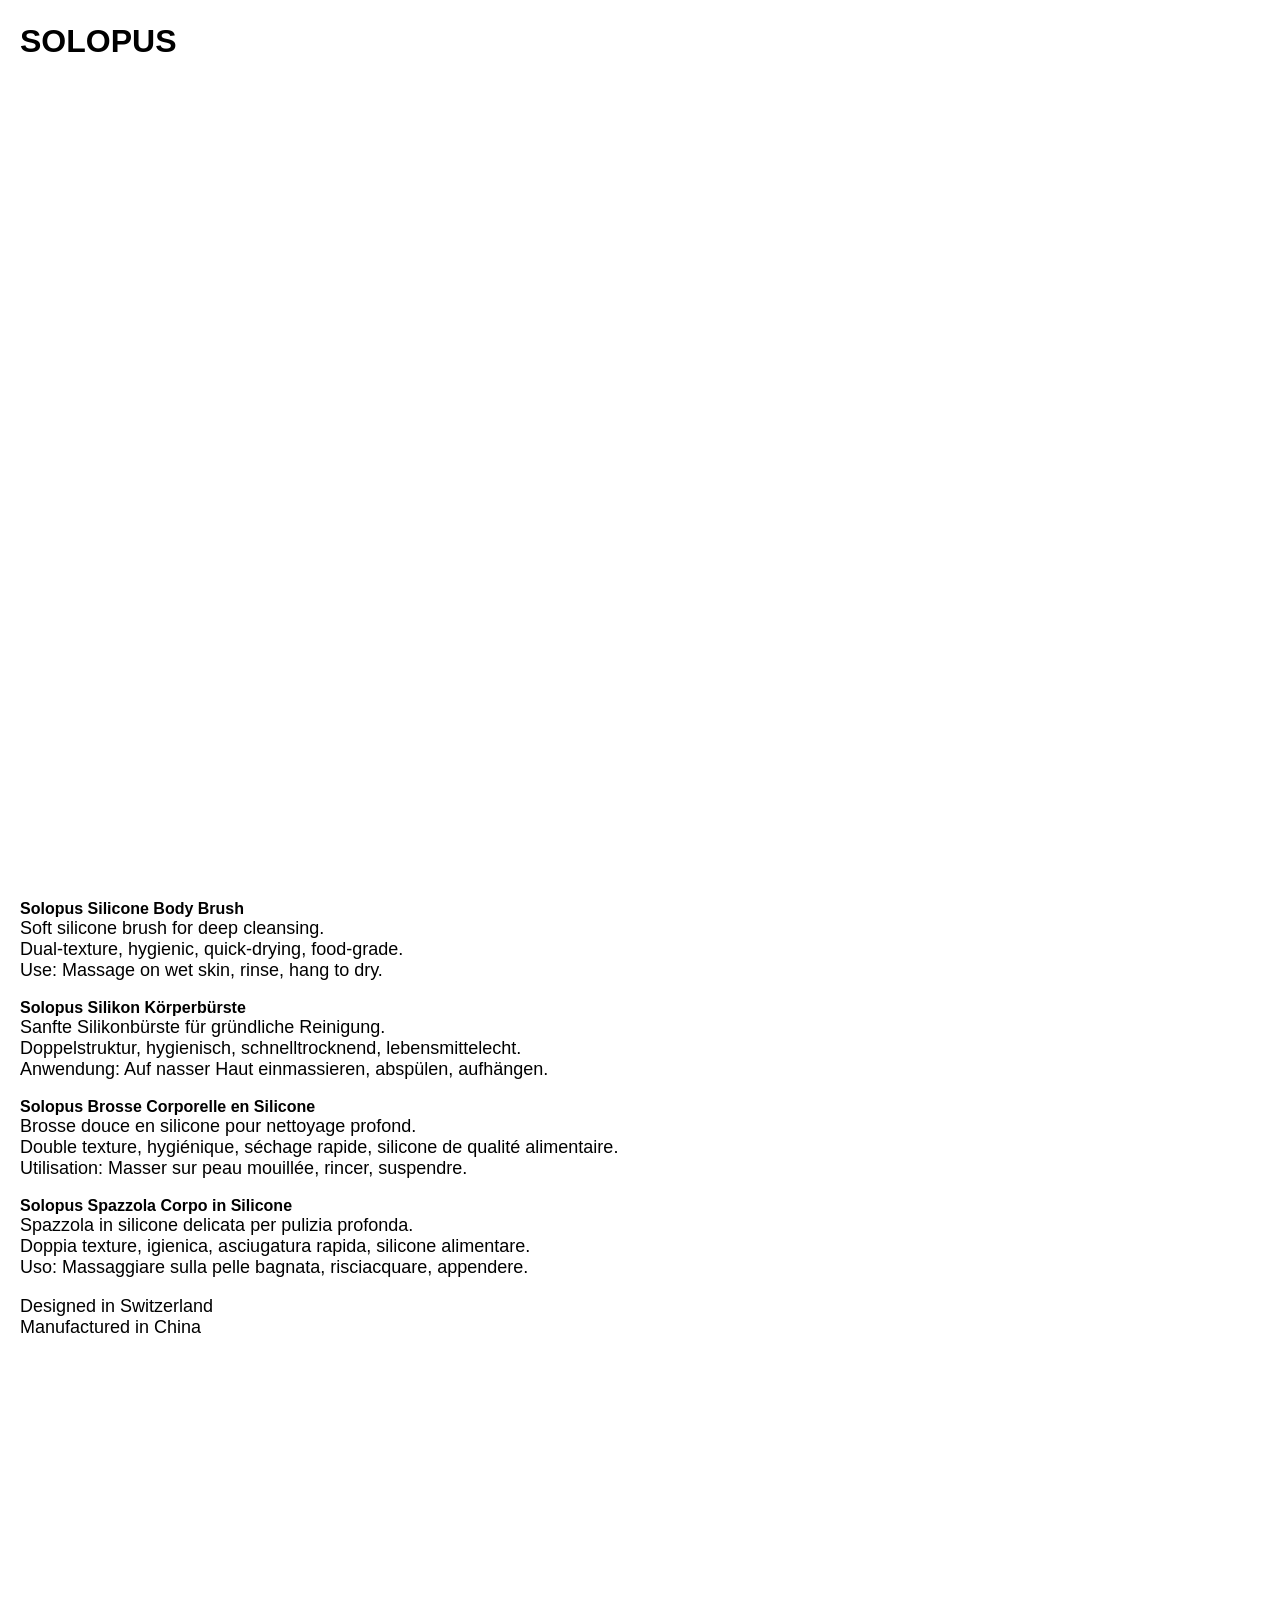
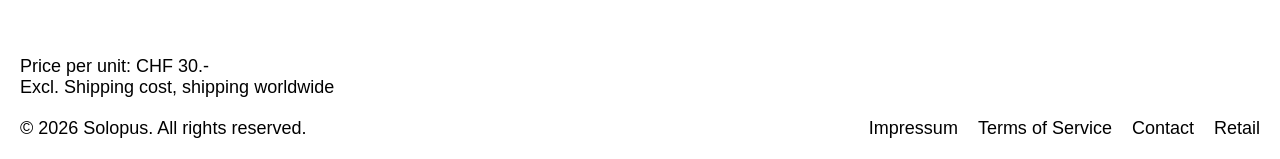
==== commit 6ba977a7: "Update index.html" ====
--- a/index.html
+++ b/index.html
@@ -89,7 +89,7 @@
             <div class="one">
                 <div class="content1">
                     <video src="video_2.mp4" autoplay muted loop playsinline></video>
-                    <a class="onecontent" style="background-image: url(solopus3.png);"></a>
+                    <!--<a class="onecontent" style="background-image: url(solopus3.png);"></a>-->
                 </div>
                 <!--<div class="content1" style="height: fit-content !important; flex-direction: row !important;">
                     <a href="v1.html">
@@ -159,7 +159,7 @@
                     
                     <div class="content1">
                         
-                    <a id="mainImage" class="onecontent" style="background-image: url(back_gray.png);"></a>
+                    <a id="mainImage" class="onecontent" style="background-image: url(back_grey.png);"></a>
                     <!--<div class="imagerow">
                         <a class="imagerowelement" data-img="solopus1.png" style="background-image: url(solopus1.png);"></a>
                         <a class="imagerowelement" data-img="solopus2.png" style="background-image: url(solopus2.png);"></a>
--- a/style.css
+++ b/style.css
@@ -6,6 +6,13 @@
     padding: 20px;
     
     
+}
+
+video{
+    overflow: hidden;
+    object-fit: cover;
+    height: 100%;
+    object-position: center;
 }
 
 .textoverlay h1{
